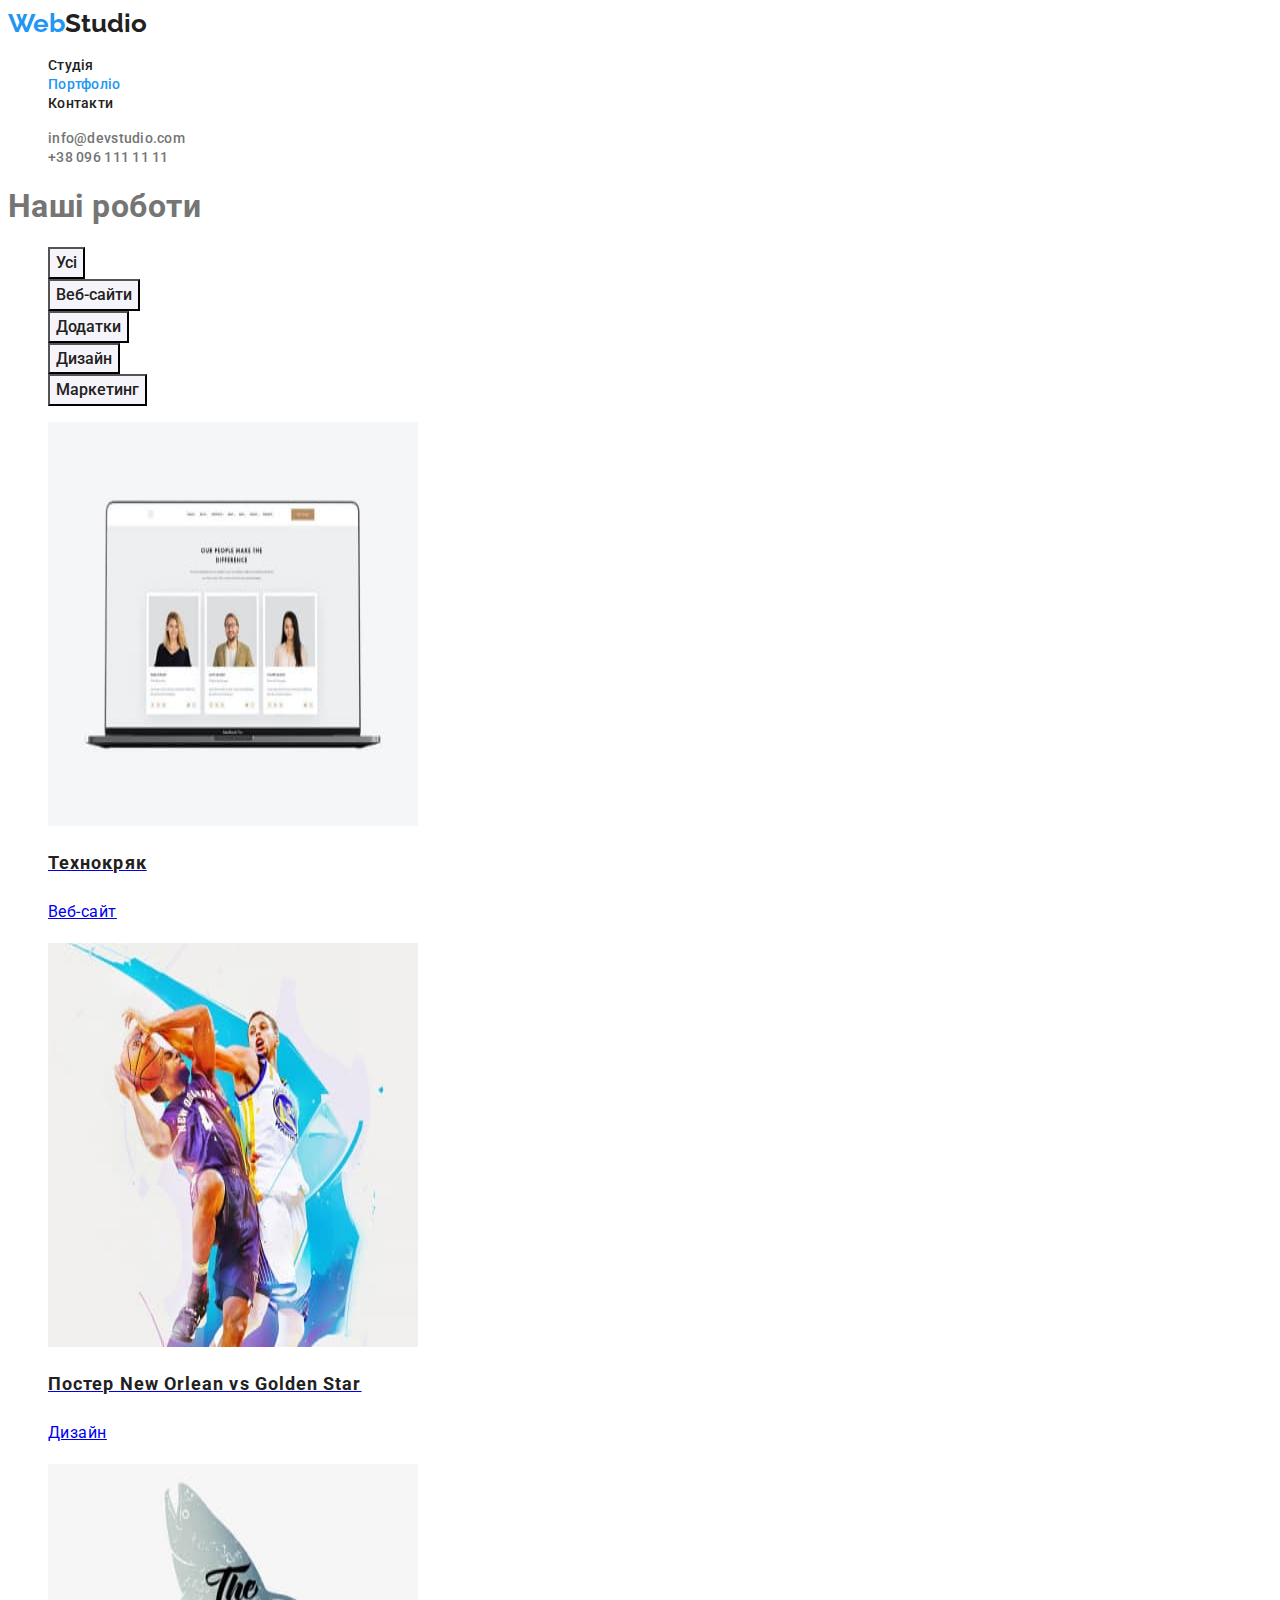
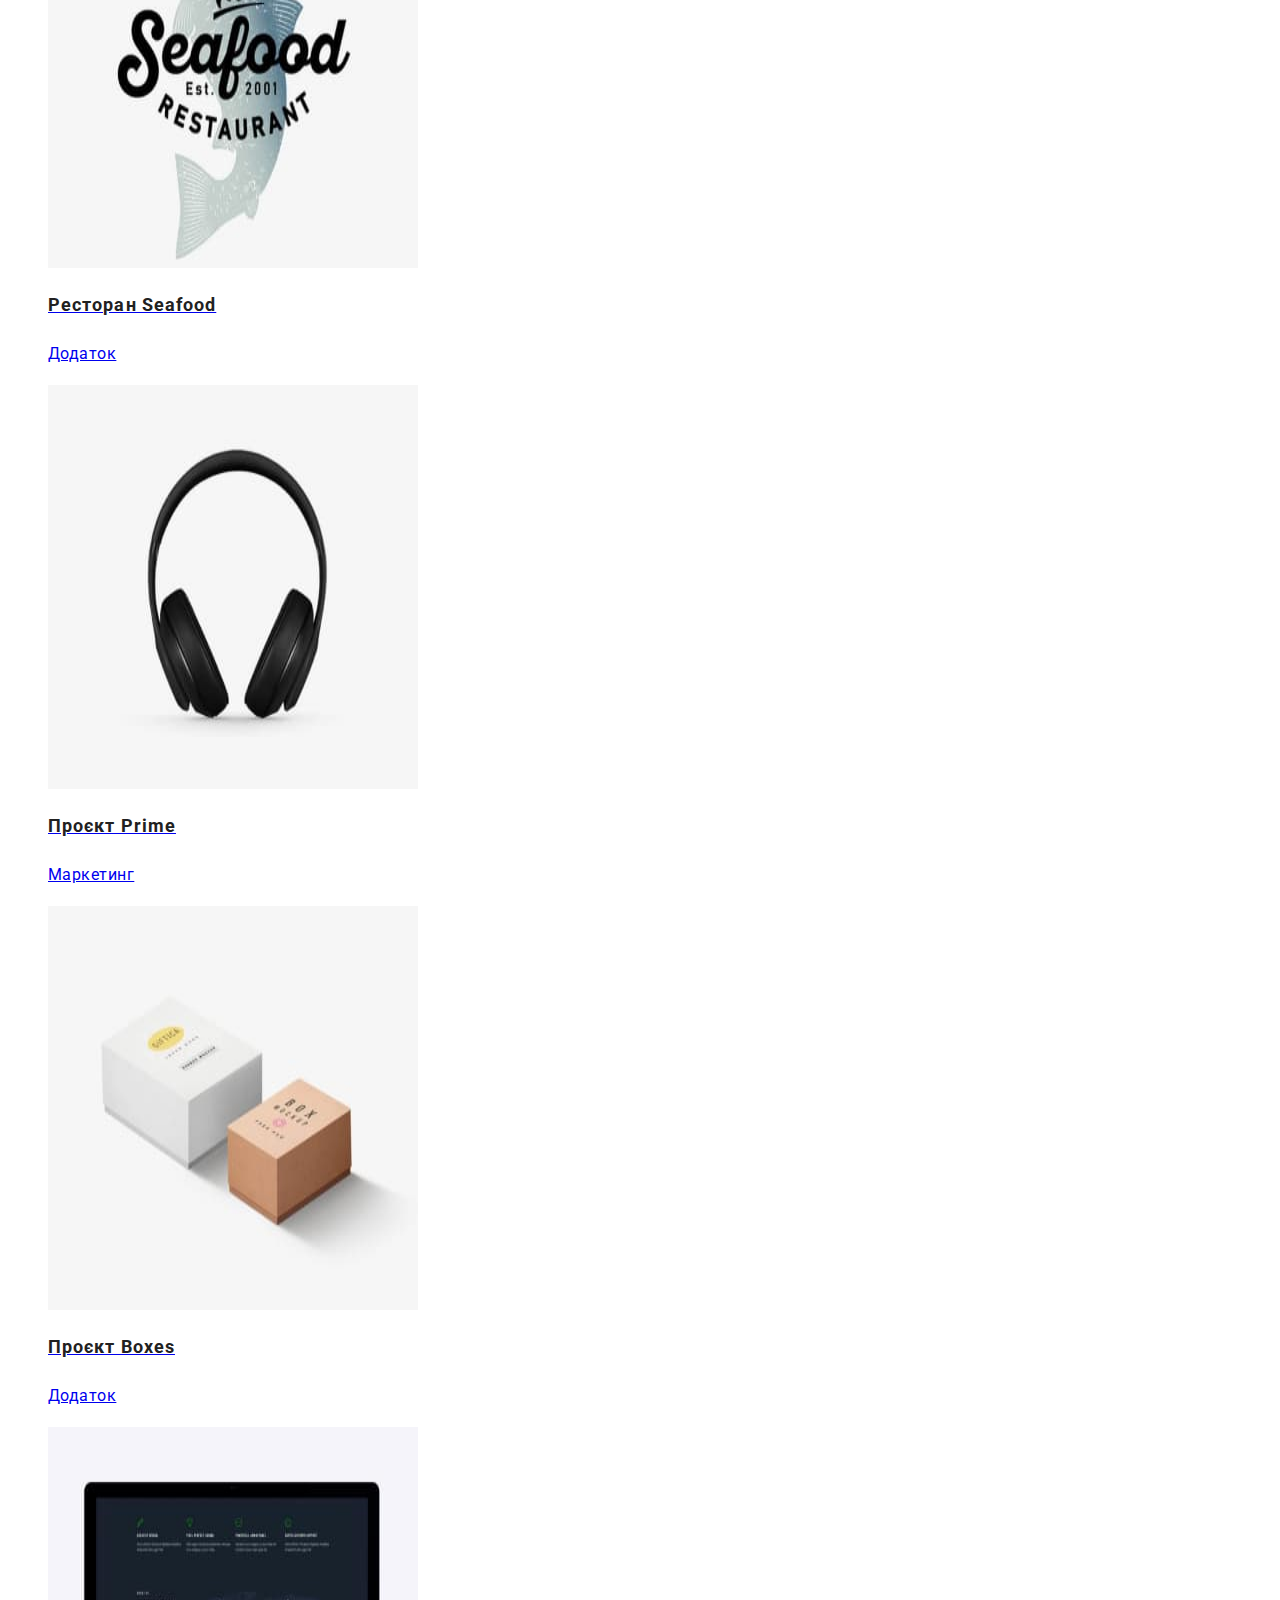
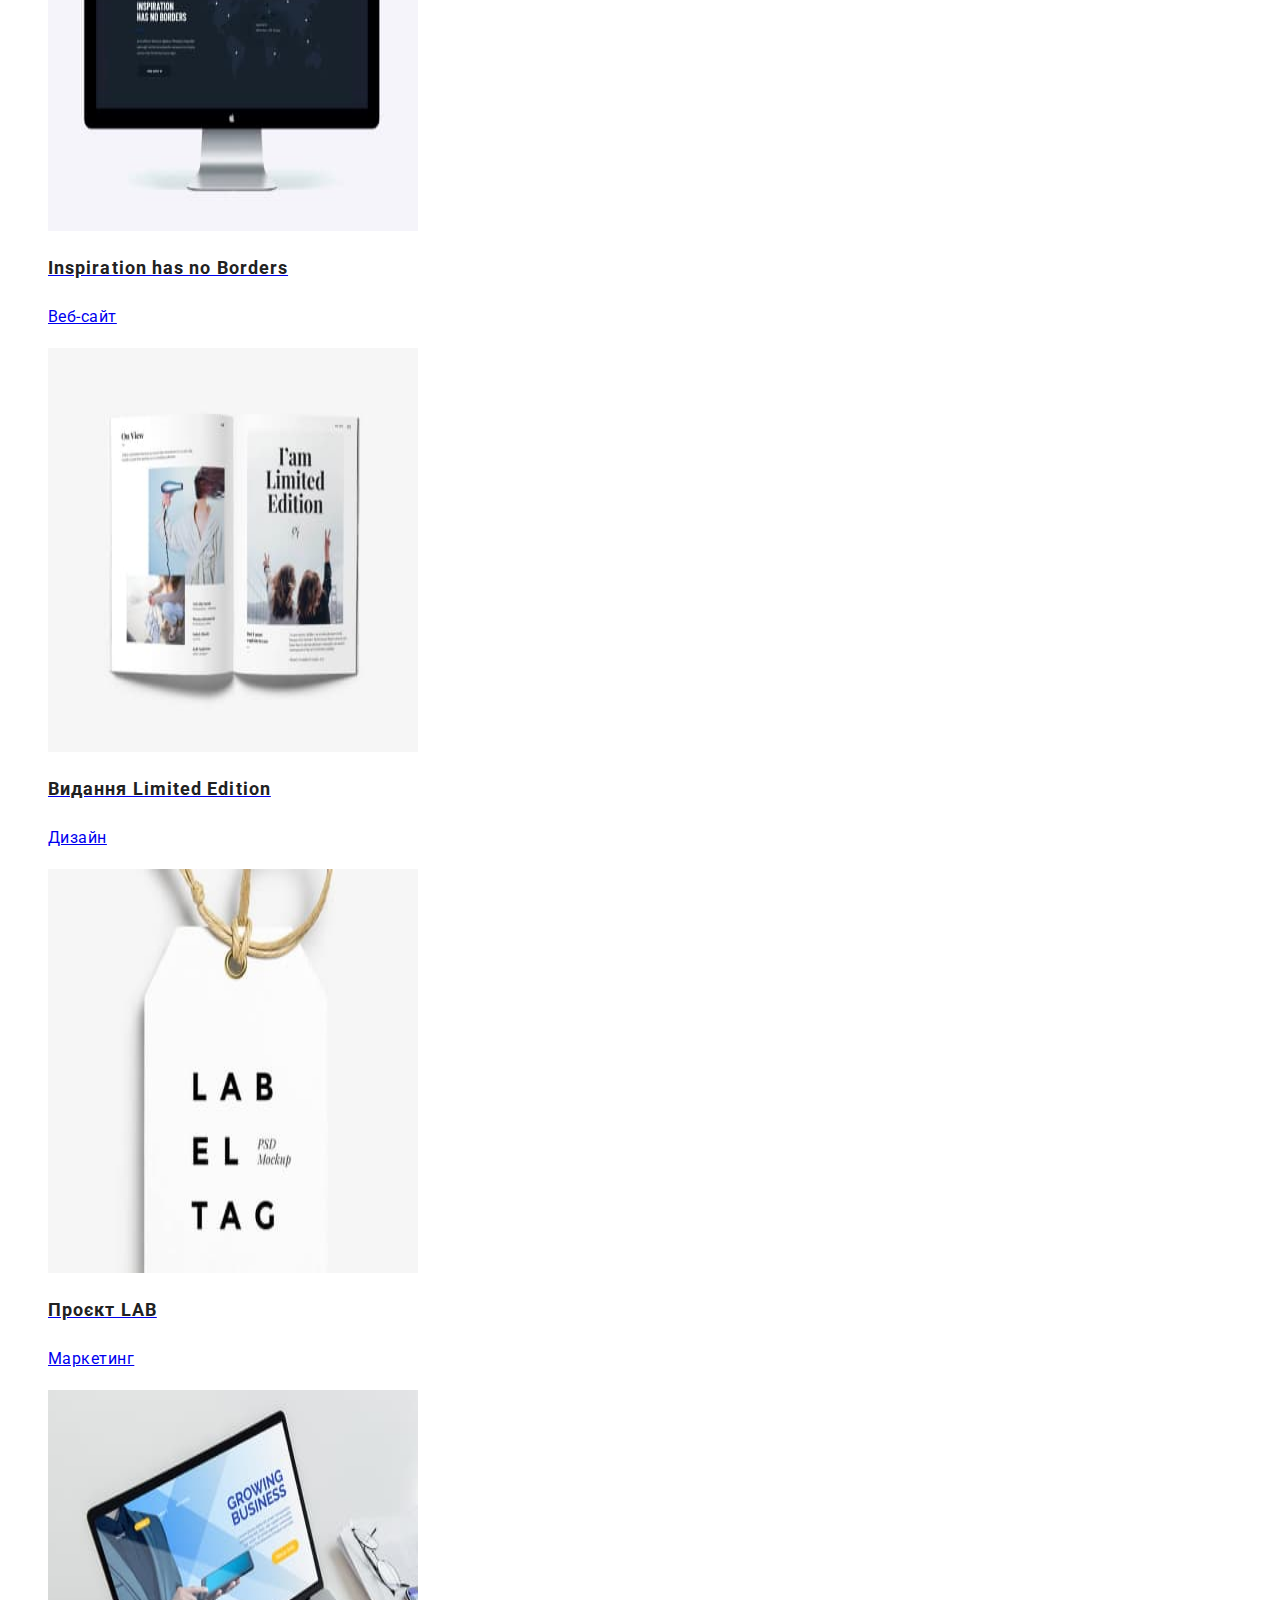
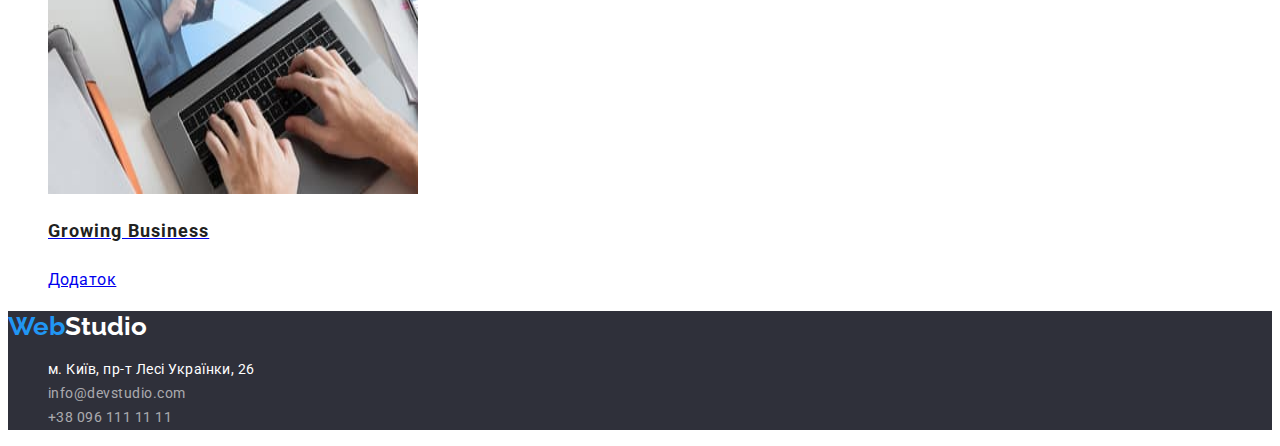
==== portfolio.html @ 31c14f35 "Begining" ====
<!DOCTYPE html>
<html lang="uk">

<head>
  <meta charset="UTF-8" />
  <meta http-equiv="X-UA-Compatible" content="IE=edge" />
  <meta name="viewport" content="width=device-width, initial-scale=1.0" />
  <title>Portfolio</title>
  <link rel="preconnect" href="https://fonts.googleapis.com">
  <link rel="preconnect" href="https://fonts.gstatic.com" crossorigin>
  <link href="https://fonts.googleapis.com/css2?family=Raleway:wght@700&family=Roboto:wght@400;500;700;900&display=swap"
    rel="stylesheet">
  <link rel="stylesheet" href="./css/styles.css">
</head>

<body>
  <header class="page-header">
    <nav>
      <a href="./index.html" class="logo-header">Web<span class="studio">Studio</span></a>

      <ul class="site-nav">
        <li><a href="./index.html" class="link">Студія</a></li>
        <li><a href="./portfolio.html" class="link current">Портфоліо</a></li>
        <li><a href="" class="link">Контакти</a></li>
      </ul>
    </nav>

    <ul class="contact-nav">
      <li><a href="mailto:info@devstudio.com" class="link-contact">info@devstudio.com</a></li>
      <li><a href="tel:+380961111111" class="link-contact">+38 096 111 11 11</a></li>
    </ul>
  </header>
  <main>

    <!--Наші роботи-->
    <section>
      <h1>Наші роботи</h1>
      <ul>
        <li><button type="button" class="button-portfolio">Усі</button></li>
        <li><button type="button" class="button-portfolio">Веб-сайти</button></li>
        <li><button type="button" class="button-portfolio">Додатки</button></li>
        <li><button type="button" class="button-portfolio">Дизайн</button></li>
        <li><button type="button" class="button-portfolio">Маркетинг</button></li>
      </ul>

      <ul>
        <li>
          <a href="#" target="_blank" rel="noopener noreferrer">
            <img src="./images/techno-2.jpg" alt="Веб-сайт Технокряк" width="370" height="404" />
            <h2 class="title-name">Технокряк</h2>
            <p class="filter">Веб-сайт</p>
          </a>
        </li>
        <li>
          <a href="#" target="_blank" rel="noopener noreferrer"><img src="./images/poster-2.jpg"
              alt="Постер Нью Орлеан проти Голден Стар" width="370" height="404" />
            <h2 class="title-name">Постер New Orlean vs Golden Star</h2>
            <p class="filter">Дизайн</p>
          </a>
        </li>
        <li>
          <a href="#" target="_blank" rel="noopener noreferrer"><img src="./images/seafood-2.jpg"
              alt="Ресторан морської їжі" width="370" height="404" />
            <h2 class="title-name">Ресторан Seafood</h2>
            <p class="filter">Додаток</p>
          </a>
        </li>
        <li>
          <a href="#" target="_blank" rel="noopener noreferrer"><img src="./images/prime-2.jpg" alt="Проєкт Прайм"
              width="370" height="404" />
            <h2 class="title-name">Проєкт Prime</h2>
            <p class="filter">Маркетинг</p>
          </a>
        </li>
        <li>
          <a href="#" target="_blank" rel="noopener noreferrer"><img src="./images/boxes-2.jpg" alt="Проєкт Коробки"
              width="370" height="404" />
            <h2 class="title-name">Проєкт Boxes</h2>
            <p class="filter">Додаток</p>
          </a>
        </li>
        <li>
          <a href="#" target="_blank" rel="noopener noreferrer"><img src="./images/inspiration_has_no_Borders-2.jpg"
              alt="Натхнення не має кордонів" width="370" height="404" />
            <h2 class="title-name">Inspiration has no Borders</h2>
            <p class="filter">Веб-сайт</p>
          </a>
        </li>
        <li>
          <a href="#" target="_blank" rel="noopener noreferrer"><img src="./images/Limited_edition-2.jpg"
              alt="Обмежене видання" width="370" height="404" />
            <h2 class="title-name">Видання Limited Edition</h2>
            <p class="filter">Дизайн</p>
          </a>
        </li>
        <li>
          <a href="#" target="_blank" rel="noopener noreferrer">
            <img src="./images/Lab-2.jpg" alt="Проєкт Лаб" width="370" height="404" />
            <h2 class="title-name">Проєкт LAB</h2>
            <p class="filter">Маркетинг</p>
          </a>
        </li>
        <li>
          <a href="#" target="_blank" rel="noopener noreferrer"><img src="./images/growing_business-2.jpg"
              alt="Зростаючий бізнес" width="370" height="404" />
            <h2 class="title-name">Growing Business</h2>
            <p class="filter">Додаток</p>
          </a>
        </li>
      </ul>
    </section>
  </main>
  <footer class="footer">
    <a href="./index.html" class="logo-footer">Web<span class="studio">Studio</span></a>
    <address>
      <ul>
        <li>
          <a href="https://www.google.com.ua/maps/place/бул.+Леси+Украинки,+26,+Киев,+02000/@50.4265807,30.5361918,17z/data=!3m1!4b1!4m5!3m4!1s0x40d4cf0e033ecbe9:0x57a4dffefec77da0!8m2!3d50.4265807!4d30.5383858?hl=ru"
            class="footer-address">м. Київ, пр-т Лесі Українки, 26</a>
        </li>
        <li><a href="mailto:info@devstudio.com" class="footer-contact">info@devstudio.com</a></li>
        <li><a href="tel:+380961111111" class="footer-contact">+38 096 111 11 11</a></li>
      </ul>

    </address>

  </footer>
</body>

</html>
---- css/styles.css ----
:root {
    --primary-text-color: #757575; 
    --title-text-color: #212121;
    --accent-color: #2196F3;
    --primary-white-color: #ffffff;
    --hero-footer-bgc: #2F303A;
    --button-portfolio: #F5F4FA;
    --contact-footer-color: rgba(255, 255, 255, 0.6);

 }
 

/* колір основного тексту color: #757575; */

/* колір додаткового тексту color: #212121; */

/* білий #FFFFFF */

/* лого #000000, #2196F3 */
/* контакт та пошта color: rgba(255, 255, 255, 0.6); */
/* background: #F5F4FA; */
 
 body {
    color: var(--primary-text-color);
    background-color: var(--primary-white-color);
    font-family: Roboto, sans-serif;
    letter-spacing: 0.03em;
    font-weight: 400;
}

ul {
    list-style: none;
}


/* logo */

.logo-header,
.logo-footer {
    color: var(--accent-color);
    font-family: Raleway, sans-serif;
    font-weight: 700;
    font-size: 26px;
    line-height: 1.19;
    text-decoration: none;
    letter-spacing: 0em;
}

.logo-header:hover,
.logo-header:focus {
    color: var(--accent-color);
}
.logo-footer:hover,
.logo-footer:focus {
    color: var(--accent-color);
}

.logo-header .studio {
    color: var(--title-text-color);
}
.logo-footer .studio {
    color: var(--primary-white-color);
}


/* site-nav */
.site-nav .link  {
    color: var(--title-text-color);
    font-weight: 500;
    font-size: 14px;
    line-height: 1.14;
    letter-spacing: 0.02em;
    text-decoration: none;
}
.site-nav .link:hover,
.site-nav .link:focus {
    color: var(--accent-color);
}
.site-nav .link.current {
    color: var(--accent-color);
}
/* contact-nav */

.contact-nav .link-contact {
    color: var(--primary-text-color);
    font-weight: 500;
    font-size: 14px;
    line-height: 1.14;
    letter-spacing: 0.02em;
    text-decoration: none;
}
.contact-nav .link-contact.current {
    color: var(--accent-color);
}

.contact-nav .link-contact:hover,
.contact-nav .link-contact:focus {
    color: var(--accent-color);
}

/* Hero */
.hero {
    background-color: var(--hero-footer-bgc);
}

.hero-title {
    color: var(--primary-white-color);
    font-weight: 900;
    font-size: 44px;
    line-height: 1.36;
    text-align: center;
    letter-spacing: 0.06em;
}
.button-hero {
    color: var(--primary-white-color);
    background-color: var(--accent-color);
    font-family: inherit;
    font-weight: 700;
    font-size: 16px;
    line-height: 1.88;
    letter-spacing: 0.06em;
    cursor: pointer;
}

/* Section */


.section-title {
    color: var(--title-text-color);
    font-weight: 700;
    font-size: 14px;
    line-height: 1.14;
}

.section .text {
    font-size: 14px;
    line-height: 1.71;
}
.section-team {
    background-color: var(--button-portfolio);
}

.title-work,
.title-team {
    color: var(--title-text-color);
    font-weight: 700;
    font-size: 36px;
    line-height: 1.17;
    text-align: center;
}

.section-team .section-title {
    font-weight: 500;
    font-size: 16px;
    line-height: 1.18;
}
.section-team .text-team,
.section-team .section-title {
font-size: 16px;
line-height: 1.18;
text-align: center;
}


/* footer */

.footer {
    background-color: var(--hero-footer-bgc)
}
.footer .footer-address {
    font-size: 14px;
    line-height: 1.71;
    color: var(--primary-white-color);
    text-decoration: none;
    font-style: normal;
}
.footer .footer-address:hover,
.footer .footer-address:focus {
    color: var(--accent-color);
}

.footer .footer-contact {
    color: var(--contact-footer-color);
    font-size: 14px;
    line-height: 1.71;
    text-decoration: none;
    font-style: normal;

}
.footer .footer-contact:hover,
.footer .footer-contact:focus {
    color: var(--accent-color);
}

/* Portfolio */

.button-portfolio {
    color: var(--title-text-color);
    background-color: var(--button-portfolio);
    font-family: inherit;
    cursor: pointer;
    font-weight: 500;
    font-size: 16px;
    line-height: 1.62;
    text-align: center;
}
.button-portfolio:hover,
.button-portfolio:focus {
    color: var(--primary-white-color);
    background-color: var(--accent-color)
}

/* title-name */

.title-name {
    color: var(--title-text-color);
    font-weight: 700;
    font-size: 18px;
    line-height: 2;
    letter-spacing: 0.06em;
}

/* filter */

.filter {
    font-size: 16px;
    line-height: 1.88;
}
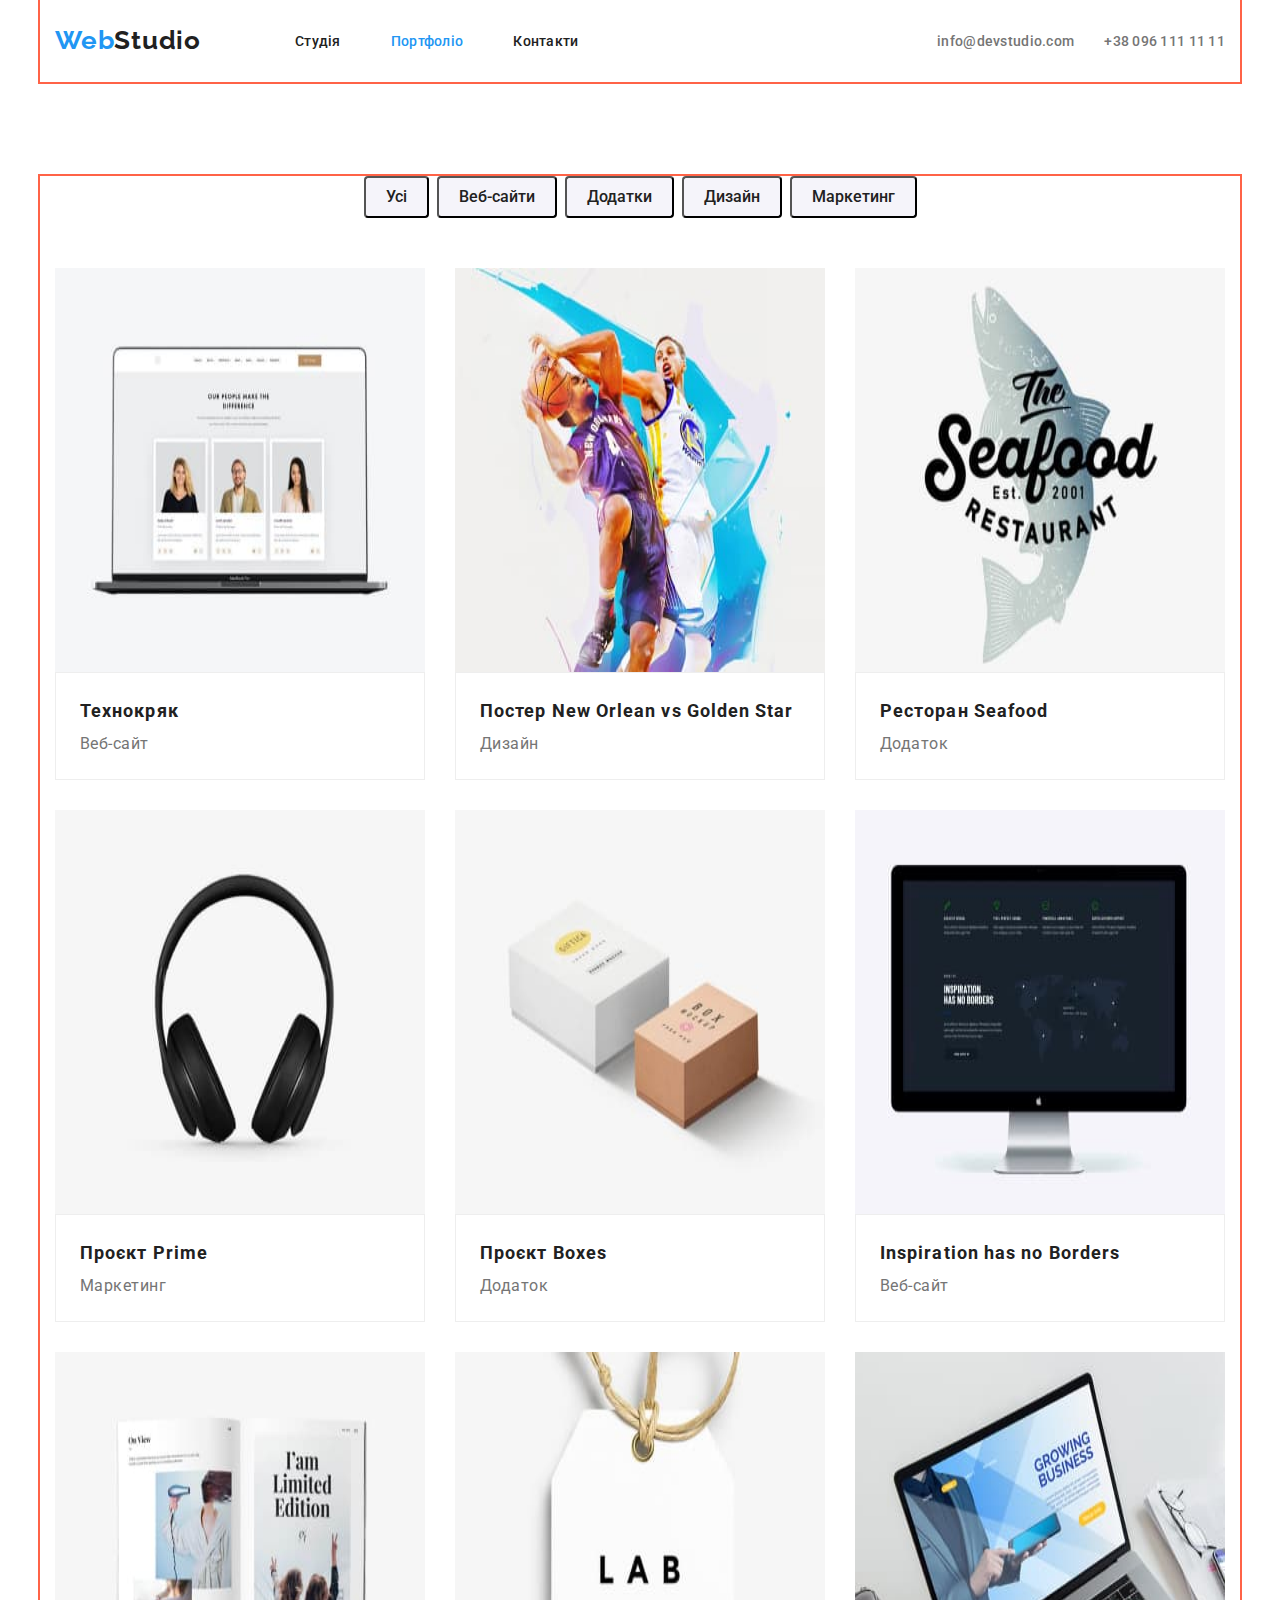
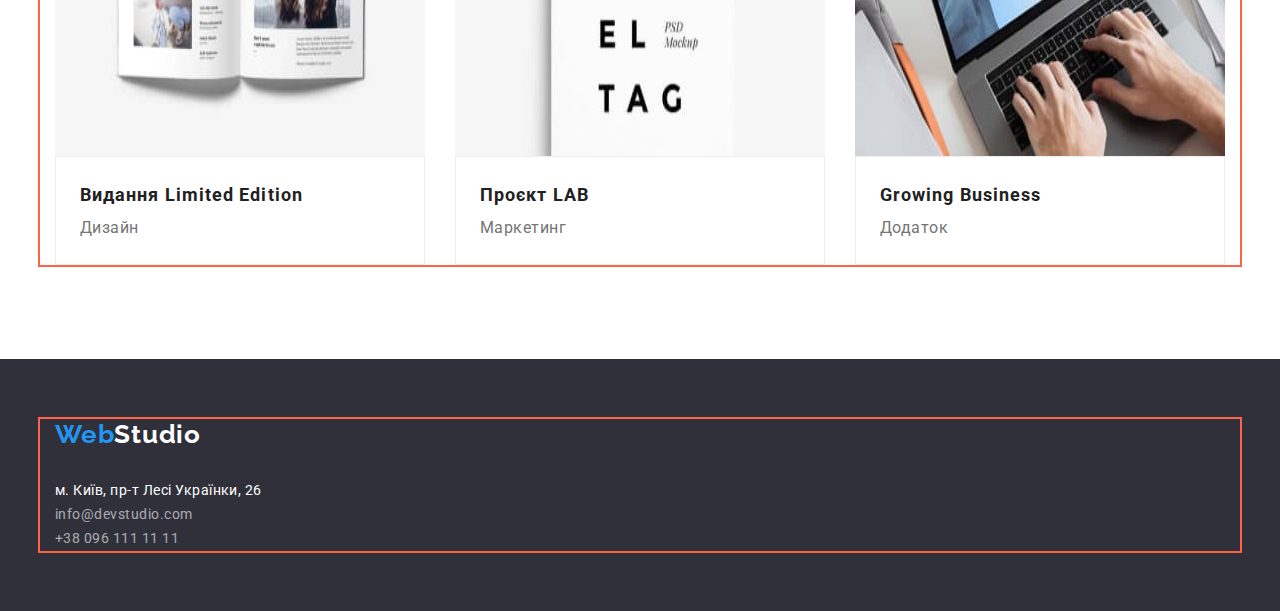
==== commit 10e15303: "Homework3" ====
--- a/portfolio.html
+++ b/portfolio.html
@@ -10,119 +10,145 @@
   <link rel="preconnect" href="https://fonts.gstatic.com" crossorigin>
   <link href="https://fonts.googleapis.com/css2?family=Raleway:wght@700&family=Roboto:wght@400;500;700;900&display=swap"
     rel="stylesheet">
+  <link rel="stylesheet" href="./css/modern-normalize.css">
   <link rel="stylesheet" href="./css/styles.css">
 </head>
 
 <body>
   <header class="page-header">
-    <nav>
-      <a href="./index.html" class="logo-header">Web<span class="studio">Studio</span></a>
+    <div class="container header-wrap">
+      <nav class="nav">
+        <a href="./index.html" class="logo-header">Web<span class="studio">Studio</span></a>
 
-      <ul class="site-nav">
-        <li><a href="./index.html" class="link">Студія</a></li>
-        <li><a href="./portfolio.html" class="link current">Портфоліо</a></li>
-        <li><a href="" class="link">Контакти</a></li>
+        <ul class="site-nav">
+          <li><a href="./index.html" class="link">Студія</a></li>
+          <li><a href="./portfolio.html" class="link current">Портфоліо</a></li>
+          <li><a href="" class="link">Контакти</a></li>
+        </ul>
+      </nav>
+
+      <ul class="contact-nav">
+        <li><a href="mailto:info@devstudio.com" class="link-contact">info@devstudio.com</a></li>
+        <li><a href="tel:+380961111111" class="link-contact tel">+38 096 111 11 11</a></li>
       </ul>
-    </nav>
-
-    <ul class="contact-nav">
-      <li><a href="mailto:info@devstudio.com" class="link-contact">info@devstudio.com</a></li>
-      <li><a href="tel:+380961111111" class="link-contact">+38 096 111 11 11</a></li>
-    </ul>
+    </div>
   </header>
   <main>
 
     <!--Наші роботи-->
-    <section>
-      <h1>Наші роботи</h1>
-      <ul>
-        <li><button type="button" class="button-portfolio">Усі</button></li>
-        <li><button type="button" class="button-portfolio">Веб-сайти</button></li>
-        <li><button type="button" class="button-portfolio">Додатки</button></li>
-        <li><button type="button" class="button-portfolio">Дизайн</button></li>
-        <li><button type="button" class="button-portfolio">Маркетинг</button></li>
-      </ul>
+    <section class="section">
+      <div class="container filter-container">
+        <h1 class="feature-title">Наші роботи</h1>
+        <ul class="filters-list">
+          <li><button type="button" class="button-portfolio">Усі</button></li>
+          <li><button type="button" class="button-portfolio">Веб-сайти</button></li>
+          <li><button type="button" class="button-portfolio">Додатки</button></li>
+          <li><button type="button" class="button-portfolio">Дизайн</button></li>
+          <li><button type="button" class="button-portfolio">Маркетинг</button></li>
+        </ul>
 
-      <ul>
-        <li>
-          <a href="#" target="_blank" rel="noopener noreferrer">
-            <img src="./images/techno-2.jpg" alt="Веб-сайт Технокряк" width="370" height="404" />
-            <h2 class="title-name">Технокряк</h2>
-            <p class="filter">Веб-сайт</p>
-          </a>
-        </li>
-        <li>
-          <a href="#" target="_blank" rel="noopener noreferrer"><img src="./images/poster-2.jpg"
-              alt="Постер Нью Орлеан проти Голден Стар" width="370" height="404" />
-            <h2 class="title-name">Постер New Orlean vs Golden Star</h2>
-            <p class="filter">Дизайн</p>
-          </a>
-        </li>
-        <li>
-          <a href="#" target="_blank" rel="noopener noreferrer"><img src="./images/seafood-2.jpg"
-              alt="Ресторан морської їжі" width="370" height="404" />
-            <h2 class="title-name">Ресторан Seafood</h2>
-            <p class="filter">Додаток</p>
-          </a>
-        </li>
-        <li>
-          <a href="#" target="_blank" rel="noopener noreferrer"><img src="./images/prime-2.jpg" alt="Проєкт Прайм"
-              width="370" height="404" />
-            <h2 class="title-name">Проєкт Prime</h2>
-            <p class="filter">Маркетинг</p>
-          </a>
-        </li>
-        <li>
-          <a href="#" target="_blank" rel="noopener noreferrer"><img src="./images/boxes-2.jpg" alt="Проєкт Коробки"
-              width="370" height="404" />
-            <h2 class="title-name">Проєкт Boxes</h2>
-            <p class="filter">Додаток</p>
-          </a>
-        </li>
-        <li>
-          <a href="#" target="_blank" rel="noopener noreferrer"><img src="./images/inspiration_has_no_Borders-2.jpg"
-              alt="Натхнення не має кордонів" width="370" height="404" />
-            <h2 class="title-name">Inspiration has no Borders</h2>
-            <p class="filter">Веб-сайт</p>
-          </a>
-        </li>
-        <li>
-          <a href="#" target="_blank" rel="noopener noreferrer"><img src="./images/Limited_edition-2.jpg"
-              alt="Обмежене видання" width="370" height="404" />
-            <h2 class="title-name">Видання Limited Edition</h2>
-            <p class="filter">Дизайн</p>
-          </a>
-        </li>
-        <li>
-          <a href="#" target="_blank" rel="noopener noreferrer">
-            <img src="./images/Lab-2.jpg" alt="Проєкт Лаб" width="370" height="404" />
-            <h2 class="title-name">Проєкт LAB</h2>
-            <p class="filter">Маркетинг</p>
-          </a>
-        </li>
-        <li>
-          <a href="#" target="_blank" rel="noopener noreferrer"><img src="./images/growing_business-2.jpg"
-              alt="Зростаючий бізнес" width="370" height="404" />
-            <h2 class="title-name">Growing Business</h2>
-            <p class="filter">Додаток</p>
-          </a>
-        </li>
-      </ul>
+        <ul class="filters-img-list">
+          <li>
+            <a class="img-link" href="#" target="_blank" rel="noopener noreferrer">
+              <img class="filter-img" src="./images/techno-2.jpg" alt="Веб-сайт Технокряк" width="370" height="404" />
+              <div class="filter-description">
+                <h2 class="title-name">Технокряк</h2>
+                <p class="filter-text">Веб-сайт</p>
+              </div>
+            </a>
+          </li>
+          <li>
+            <a class="img-link" href="#" target="_blank" rel="noopener noreferrer"><img class="filter-img"
+                src="./images/poster-2.jpg" alt="Постер Нью Орлеан проти Голден Стар" width="370" height="404" />
+              <div class="filter-description">
+                <h2 class="title-name">Постер New Orlean vs Golden Star</h2>
+                <p class="filter-text">Дизайн</p>
+              </div>
+            </a>
+          </li>
+          <li>
+            <a class="img-link" href="#" target="_blank" rel="noopener noreferrer"><img class="filter-img"
+                src="./images/seafood-2.jpg" alt="Ресторан морської їжі" width="370" height="404" />
+              <div class="filter-description">
+                <h2 class="title-name">Ресторан Seafood</h2>
+                <p class="filter-text">Додаток</p>
+              </div>
+            </a>
+          </li>
+          <li>
+            <a class="img-link" href="#" target="_blank" rel="noopener noreferrer"><img class="filter-img"
+                src="./images/prime-2.jpg" alt="Проєкт Прайм" width="370" height="404" />
+              <div class="filter-description">
+                <h2 class="title-name">Проєкт Prime</h2>
+                <p class="filter-text">Маркетинг</p>
+              </div>
+            </a>
+          </li>
+          <li>
+            <a class="img-link" href="#" target="_blank" rel="noopener noreferrer"><img class="filter-img"
+                src="./images/boxes-2.jpg" alt="Проєкт Коробки" width="370" height="404" />
+              <div class="filter-description">
+                <h2 class="title-name">Проєкт Boxes</h2>
+                <p class="filter-text">Додаток</p>
+              </div>
+            </a>
+          </li>
+          <li>
+            <a class="img-link" href="#" target="_blank" rel="noopener noreferrer"><img class="filter-img"
+                src="./images/inspiration_has_no_Borders-2.jpg" alt="Натхнення не має кордонів" width="370"
+                height="404" />
+              <div class="filter-description">
+                <h2 class="title-name">Inspiration has no Borders</h2>
+                <p class="filter-text">Веб-сайт</p>
+              </div>
+            </a>
+          </li>
+          <li>
+            <a class="img-link" href="#" target="_blank" rel="noopener noreferrer"><img class="filter-img"
+                src="./images/Limited_edition-2.jpg" alt="Обмежене видання" width="370" height="404" />
+              <div class="filter-description">
+                <h2 class="title-name">Видання Limited Edition</h2>
+                <p class="filter-text">Дизайн</p>
+              </div>
+            </a>
+          </li>
+          <li>
+            <a class="img-link" href="#" target="_blank" rel="noopener noreferrer">
+              <img class="filter-img" src="./images/Lab-2.jpg" alt="Проєкт Лаб" width="370" height="404" />
+              <div class="filter-description">
+                <h2 class="title-name">Проєкт LAB</h2>
+                <p class="filter-text">Маркетинг</p>
+              </div>
+            </a>
+          </li>
+          <li>
+            <a class="img-link" href="#" target="_blank" rel="noopener noreferrer"><img class="filter-img"
+                src="./images/growing_business-2.jpg" alt="Зростаючий бізнес" width="370" height="404" />
+              <div class="filter-description">
+                <h2 class="title-name">Growing Business</h2>
+                <p class="filter-text">Додаток</p>
+              </div>
+            </a>
+          </li>
+        </ul>
+      </div>
     </section>
   </main>
   <footer class="footer">
-    <a href="./index.html" class="logo-footer">Web<span class="studio">Studio</span></a>
-    <address>
-      <ul>
-        <li>
-          <a href="https://www.google.com.ua/maps/place/бул.+Леси+Украинки,+26,+Киев,+02000/@50.4265807,30.5361918,17z/data=!3m1!4b1!4m5!3m4!1s0x40d4cf0e033ecbe9:0x57a4dffefec77da0!8m2!3d50.4265807!4d30.5383858?hl=ru"
-            class="footer-address">м. Київ, пр-т Лесі Українки, 26</a>
-        </li>
-        <li><a href="mailto:info@devstudio.com" class="footer-contact">info@devstudio.com</a></li>
-        <li><a href="tel:+380961111111" class="footer-contact">+38 096 111 11 11</a></li>
-      </ul>
+    <div class="container footer-container"><a href="./index.html" class="logo-footer">Web<span
+          class="studio">Studio</span></a>
+      <address>
+        <ul>
+          <li>
+            <a href="https://www.google.com.ua/maps/place/бул.+Леси+Украинки,+26,+Киев,+02000/@50.4265807,30.5361918,17z/data=!3m1!4b1!4m5!3m4!1s0x40d4cf0e033ecbe9:0x57a4dffefec77da0!8m2!3d50.4265807!4d30.5383858?hl=ru"
+              target="_blank" rel="noopener noreferrer" class="footer-address">м. Київ, пр-т Лесі Українки, 26</a>
+          </li>
+          <li><a href="mailto:info@devstudio.com" class="footer-contact">info@devstudio.com</a></li>
+          <li><a href="tel:+380961111111" class="footer-contact">+38 096 111 11 11</a></li>
+        </ul>
 
-    </address>
+      </address>
+    </div>
 
   </footer>
 </body>
--- a/css/styles.css
+++ b/css/styles.css
@@ -1,14 +1,14 @@
- :root {
-    --primary-text-color: #757575; 
-    --title-text-color: #212121;
-    --accent-color: #2196F3;
-    --primary-white-color: #ffffff;
-    --hero-footer-bgc: #2F303A;
-    --button-portfolio: #F5F4FA;
-    --contact-footer-color: rgba(255, 255, 255, 0.6);
-
- }
- 
+:root {
+  --primary-text-color: #757575;
+  --title-text-color: #212121;
+  --accent-color: #2196f3;
+  --primary-white-color: #ffffff;
+  --hero-footer-bgc: #2f303a;
+  --button-portfolio: #f5f4fa;
+  --contact-footer-color: rgba(255, 255, 255, 0.6);
+  --border-header-color: #ececec;
+  --border-portfolio-color: #eeeeee;
+}
 
 /* колір основного тексту color: #757575; */
 
@@ -19,210 +19,377 @@
 /* лого #000000, #2196F3 */
 /* контакт та пошта color: rgba(255, 255, 255, 0.6); */
 /* background: #F5F4FA; */
- 
- body {
-    color: var(--primary-text-color);
-    background-color: var(--primary-white-color);
-    font-family: Roboto, sans-serif;
-    letter-spacing: 0.03em;
-    font-weight: 400;
-}
-
+
+body {
+  color: var(--primary-text-color);
+  background-color: var(--primary-white-color);
+  font-family: Roboto, sans-serif;
+  letter-spacing: 0.03em;
+  font-weight: 400;
+}
+
+h1,
+h2,
+h3,
+h4,
+h5,
+h6,
+p,
 ul {
-    list-style: none;
-}
-
+  list-style: none;
+  margin: 0;
+  padding: 0;
+}
+.container {
+  margin: 0 auto;
+  max-width: 1200px;
+  padding: 0 15px;
+  outline: 2px solid tomato;
+}
+
+.section {
+  padding-top: 94px;
+  padding-bottom: 94px;
+}
 
 /* logo */
 
+.header-wrap {
+  display: flex;
+  align-items: center;
+  border-bottom: 1px var(--border-header-color);
+}
 .logo-header,
 .logo-footer {
-    color: var(--accent-color);
-    font-family: Raleway, sans-serif;
-    font-weight: 700;
-    font-size: 26px;
-    line-height: 1.19;
-    text-decoration: none;
-    letter-spacing: 0em;
+  color: var(--accent-color);
+  font-family: Raleway, sans-serif;
+  font-weight: 700;
+  font-size: 26px;
+  line-height: 1.19;
+  text-decoration: none;
+  letter-spacing: 0.03em;
 }
 
 .logo-header:hover,
 .logo-header:focus {
-    color: var(--accent-color);
+  color: var(--accent-color);
 }
 .logo-footer:hover,
 .logo-footer:focus {
-    color: var(--accent-color);
+  color: var(--accent-color);
 }
 
 .logo-header .studio {
-    color: var(--title-text-color);
+  color: var(--title-text-color);
 }
 .logo-footer .studio {
-    color: var(--primary-white-color);
-}
-
+  color: var(--primary-white-color);
+}
+.logo-header {
+  padding: 24px 94px 25px 0;
+}
+.logo-footer {
+  margin-bottom: 30px;
+}
 
 /* site-nav */
-.site-nav .link  {
-    color: var(--title-text-color);
-    font-weight: 500;
-    font-size: 14px;
-    line-height: 1.14;
-    letter-spacing: 0.02em;
-    text-decoration: none;
+.nav {
+  display: flex;
+  align-items: center;
+}
+.header-wrap {
+  display: flex;
+  align-items: center;
+  justify-content: space-between;
+}
+.site-nav .link {
+  color: var(--title-text-color);
+  font-weight: 500;
+  font-size: 14px;
+  line-height: 1.14;
+  letter-spacing: 0.02em;
+  text-decoration: none;
 }
 .site-nav .link:hover,
 .site-nav .link:focus {
-    color: var(--accent-color);
+  color: var(--accent-color);
 }
 .site-nav .link.current {
-    color: var(--accent-color);
+  color: var(--accent-color);
+}
+.site-nav {
+  display: flex;
+  padding: 32px 0;
+}
+.link,
+.link.current {
+  padding-right: 50px;
 }
 /* contact-nav */
 
+.contact-nav {
+  display: flex;
+  align-items: flex-end;
+  gap: 30px;
+}
 .contact-nav .link-contact {
-    color: var(--primary-text-color);
-    font-weight: 500;
-    font-size: 14px;
-    line-height: 1.14;
-    letter-spacing: 0.02em;
-    text-decoration: none;
+  color: var(--primary-text-color);
+  font-weight: 500;
+  font-size: 14px;
+  line-height: 1.14;
+  letter-spacing: 0.02em;
+  text-decoration: none;
 }
 .contact-nav .link-contact.current {
-    color: var(--accent-color);
+  color: var(--accent-color);
 }
 
 .contact-nav .link-contact:hover,
 .contact-nav .link-contact:focus {
-    color: var(--accent-color);
-}
-
+  color: var(--accent-color);
+}
+.tel {
+  padding-right: 0;
+}
 /* Hero */
+
+.hero-wrap {
+  margin: 0 auto;
+}
 .hero {
-    background-color: var(--hero-footer-bgc);
+  background-color: var(--hero-footer-bgc);
+  text-align: center;
+  padding: 200px 0;
+  display: flex;
+  flex-direction: column;
+  justify-content: center;
+  align-items: center;
 }
 
 .hero-title {
-    color: var(--primary-white-color);
-    font-weight: 900;
-    font-size: 44px;
-    line-height: 1.36;
-    text-align: center;
-    letter-spacing: 0.06em;
+  color: var(--primary-white-color);
+  font-weight: 900;
+  font-size: 44px;
+  line-height: 1.36;
+  text-align: center;
+  letter-spacing: 0.06em;
+  margin-bottom: 30px;
+  text-transform: uppercase;
 }
 .button-hero {
-    color: var(--primary-white-color);
-    background-color: var(--accent-color);
-    font-family: inherit;
-    font-weight: 700;
-    font-size: 16px;
-    line-height: 1.88;
-    letter-spacing: 0.06em;
-    cursor: pointer;
+  color: var(--primary-white-color);
+  background-color: var(--accent-color);
+  font-weight: 700;
+  font-size: 16px;
+  line-height: 1.88;
+  letter-spacing: 0.06em;
+  border-radius: 4px;
+  padding: 9px 32px;
+  border: none;
 }
 
 /* Section */
 
-
+.section-wrap {
+  display: flex;
+  align-items: center;
+  justify-content: center;
+}
+.feature-list {
+  display: flex;
+  gap: 30px;
+}
+.feature-list-item {
+  padding-bottom: 0;
+  width: 270px;
+}
 .section-title {
-    color: var(--title-text-color);
-    font-weight: 700;
-    font-size: 14px;
-    line-height: 1.14;
-}
-
+  color: var(--title-text-color);
+  font-weight: 700;
+  font-size: 14px;
+  line-height: 1.14;
+  text-transform: uppercase;
+  margin-bottom: 9px;
+}
+.section-title-team {
+  color: var(--title-text-color);
+  font-weight: 700;
+  font-size: 14px;
+  line-height: 1.14;
+  text-transform: uppercase;
+  margin-bottom: 10px;
+  text-align: center;
+}
 .section .text {
-    font-size: 14px;
-    line-height: 1.71;
+  font-size: 14px;
+  line-height: 1.71;
 }
 .section-team {
-    background-color: var(--button-portfolio);
-}
-
+  background-color: var(--button-portfolio);
+}
+.section-work {
+  padding-top: 0;
+}
+.section-feature {
+  padding-bottom: 96px;
+}
 .title-work,
 .title-team {
-    color: var(--title-text-color);
-    font-weight: 700;
-    font-size: 36px;
-    line-height: 1.17;
-    text-align: center;
-}
-
+  color: var(--title-text-color);
+  font-weight: 700;
+  font-size: 36px;
+  line-height: 1.17;
+  text-align: center;
+  margin-bottom: 50px;
+}
+.work-list {
+  display: flex;
+  gap: 30px;
+}
+.team-list {
+  display: flex;
+  gap: 30px;
+}
+.container-team {
+  display: flex;
+  flex-direction: column;
+}
+.team-description {
+  background-color: var(--primary-white-color);
+  box-shadow: 0px 1px 3px rgba(0, 0, 0, 0.12), 0px 1px 1px rgba(0, 0, 0, 0.14),
+    0px 2px 1px rgba(0, 0, 0, 0.2);
+  border-radius: 0px 0px 4px 4px;
+  padding: 30px 0;
+}
+.team-img {
+  display: block;
+}
 .section-team .section-title {
-    font-weight: 500;
-    font-size: 16px;
-    line-height: 1.18;
+  font-weight: 500;
+  font-size: 16px;
+  line-height: 1.18;
 }
 .section-team .text-team,
 .section-team .section-title {
-font-size: 16px;
-line-height: 1.18;
-text-align: center;
-}
-
+  font-size: 16px;
+  line-height: 1.18;
+  text-align: center;
+}
+.feature-title {
+  position: absolute;
+  width: 1px;
+  height: 1px;
+  margin: -1px;
+  border: 0;
+  padding: 0;
+
+  white-space: nowrap;
+  clip-path: inset(100%);
+  clip: rect(0 0 0 0);
+  overflow: hidden;
+}
 
 /* footer */
 
 .footer {
-    background-color: var(--hero-footer-bgc)
+  background-color: var(--hero-footer-bgc);
+  padding: 60px 0;
+}
+.footer-container {
+  display: flex;
+  flex-direction: column;
 }
 .footer .footer-address {
-    font-size: 14px;
-    line-height: 1.71;
-    color: var(--primary-white-color);
-    text-decoration: none;
-    font-style: normal;
-}
+  font-size: 14px;
+  line-height: 1.71;
+  color: var(--primary-white-color);
+  text-decoration: none;
+  font-style: normal;
+}
+
 .footer .footer-address:hover,
 .footer .footer-address:focus {
-    color: var(--accent-color);
+  color: var(--accent-color);
 }
 
 .footer .footer-contact {
-    color: var(--contact-footer-color);
-    font-size: 14px;
-    line-height: 1.71;
-    text-decoration: none;
-    font-style: normal;
-
+  color: var(--contact-footer-color);
+  font-size: 14px;
+  line-height: 1.71;
+  text-decoration: none;
+  font-style: normal;
 }
 .footer .footer-contact:hover,
 .footer .footer-contact:focus {
-    color: var(--accent-color);
+  color: var(--accent-color);
 }
 
 /* Portfolio */
 
 .button-portfolio {
-    color: var(--title-text-color);
-    background-color: var(--button-portfolio);
-    font-family: inherit;
-    cursor: pointer;
-    font-weight: 500;
-    font-size: 16px;
-    line-height: 1.62;
-    text-align: center;
+  color: var(--title-text-color);
+  background-color: var(--button-portfolio);
+  font-family: inherit;
+  cursor: pointer;
+  font-weight: 500;
+  font-size: 16px;
+  line-height: 1.62;
+  text-align: center;
+  border-radius: 4px;
+  padding: 6px 20px;
 }
 .button-portfolio:hover,
 .button-portfolio:focus {
-    color: var(--primary-white-color);
-    background-color: var(--accent-color)
+  color: var(--primary-white-color);
+  background-color: var(--accent-color);
 }
 
 /* title-name */
 
 .title-name {
-    color: var(--title-text-color);
-    font-weight: 700;
-    font-size: 18px;
-    line-height: 2;
-    letter-spacing: 0.06em;
+  color: var(--title-text-color);
+  font-weight: 700;
+  font-size: 18px;
+  line-height: 2;
+  letter-spacing: 0.06em;
 }
 
 /* filter */
 
-.filter {
-    font-size: 16px;
-    line-height: 1.88;
-}+.filter-text {
+  font-size: 16px;
+  line-height: 1.88;
+  color: var(--primary-text-color);
+}
+
+.filters-list {
+  display: flex;
+  justify-content: center;
+  gap: 8px;
+  margin-bottom: 50px;
+}
+
+.filters-img-list {
+  display: flex;
+  flex-wrap: wrap;
+  flex-basis: content;
+  justify-content: center;
+  gap: 30px;
+}
+
+.filter-description {
+  /* background-color: var(--primary-white-color);
+  box-shadow: 0px 1px 3px rgba(0, 0, 0, 0.12), 0px 1px 1px rgba(0, 0, 0, 0.14),
+    0px 2px 1px rgba(0, 0, 0, 0.2);
+  border-radius: 0px 0px 4px 4px; */
+  padding: 20px 24px;
+  background: var(--primary-white-color);
+  border: 1px solid var(--border-portfolio-color);
+}
+.filter-img {
+  display: block;
+}
+
+.img-link {
+  text-decoration: none;
+}
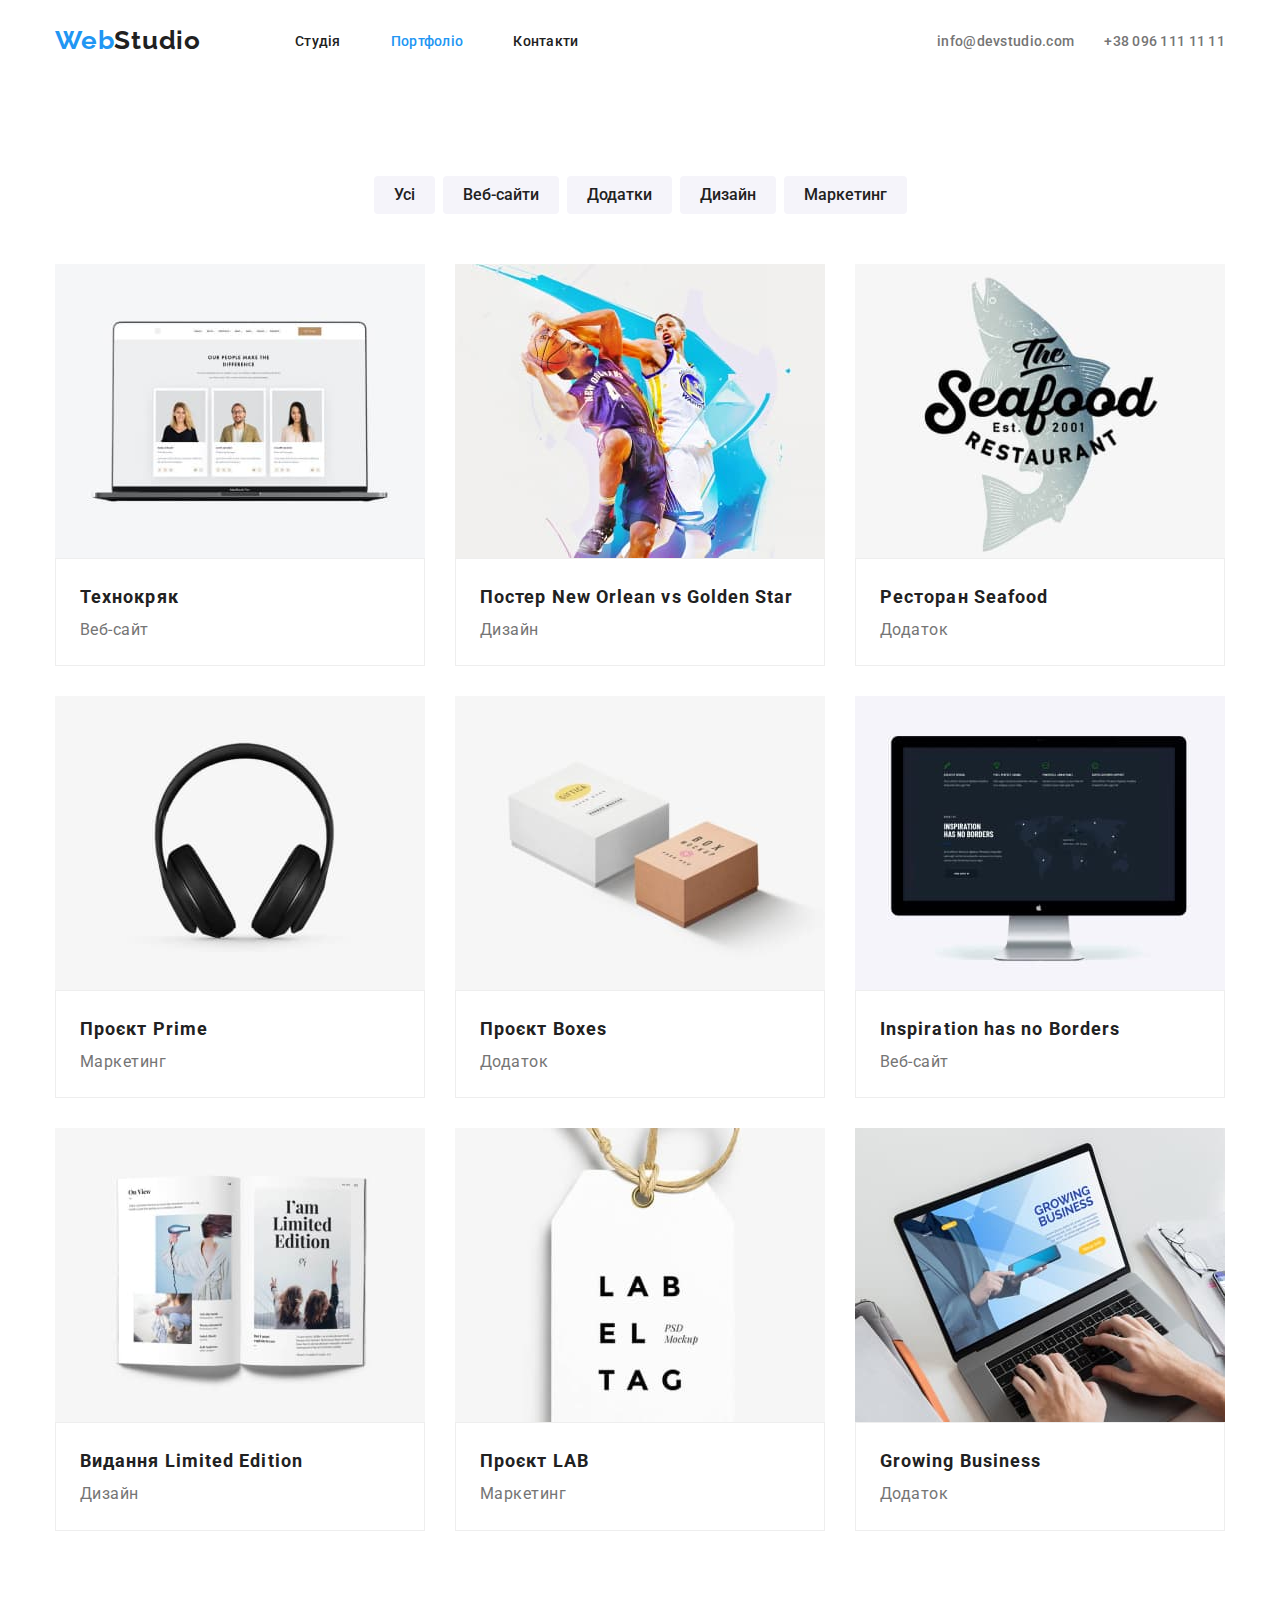
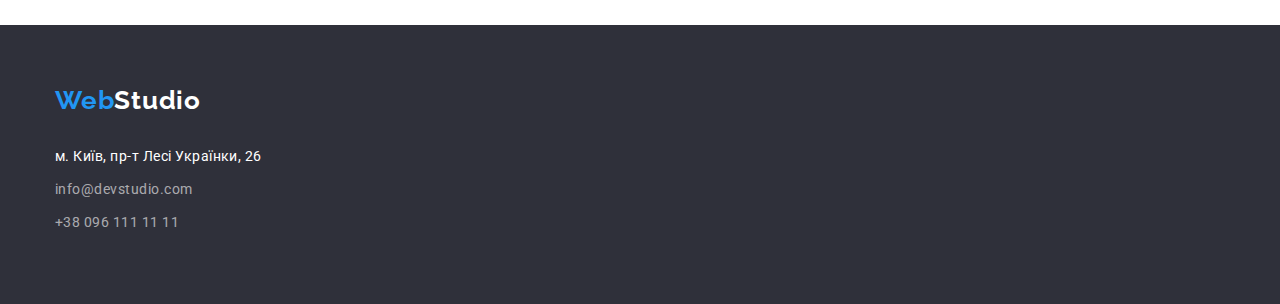
==== commit e4ae9442: "HomeWork 3 v.2.0" ====
--- a/portfolio.html
+++ b/portfolio.html
@@ -50,7 +50,7 @@
         <ul class="filters-img-list">
           <li>
             <a class="img-link" href="#" target="_blank" rel="noopener noreferrer">
-              <img class="filter-img" src="./images/techno-2.jpg" alt="Веб-сайт Технокряк" width="370" height="404" />
+              <img class="filter-img" src="./images/techno-2.jpg" alt="Веб-сайт Технокряк" width="370" />
               <div class="filter-description">
                 <h2 class="title-name">Технокряк</h2>
                 <p class="filter-text">Веб-сайт</p>
@@ -59,7 +59,7 @@
           </li>
           <li>
             <a class="img-link" href="#" target="_blank" rel="noopener noreferrer"><img class="filter-img"
-                src="./images/poster-2.jpg" alt="Постер Нью Орлеан проти Голден Стар" width="370" height="404" />
+                src="./images/poster-2.jpg" alt="Постер Нью Орлеан проти Голден Стар" width="370" />
               <div class="filter-description">
                 <h2 class="title-name">Постер New Orlean vs Golden Star</h2>
                 <p class="filter-text">Дизайн</p>
@@ -68,7 +68,7 @@
           </li>
           <li>
             <a class="img-link" href="#" target="_blank" rel="noopener noreferrer"><img class="filter-img"
-                src="./images/seafood-2.jpg" alt="Ресторан морської їжі" width="370" height="404" />
+                src="./images/seafood-2.jpg" alt="Ресторан морської їжі" width="370" />
               <div class="filter-description">
                 <h2 class="title-name">Ресторан Seafood</h2>
                 <p class="filter-text">Додаток</p>
@@ -77,7 +77,7 @@
           </li>
           <li>
             <a class="img-link" href="#" target="_blank" rel="noopener noreferrer"><img class="filter-img"
-                src="./images/prime-2.jpg" alt="Проєкт Прайм" width="370" height="404" />
+                src="./images/prime-2.jpg" alt="Проєкт Прайм" width="370" />
               <div class="filter-description">
                 <h2 class="title-name">Проєкт Prime</h2>
                 <p class="filter-text">Маркетинг</p>
@@ -86,7 +86,7 @@
           </li>
           <li>
             <a class="img-link" href="#" target="_blank" rel="noopener noreferrer"><img class="filter-img"
-                src="./images/boxes-2.jpg" alt="Проєкт Коробки" width="370" height="404" />
+                src="./images/boxes-2.jpg" alt="Проєкт Коробки" width="370" />
               <div class="filter-description">
                 <h2 class="title-name">Проєкт Boxes</h2>
                 <p class="filter-text">Додаток</p>
@@ -95,8 +95,7 @@
           </li>
           <li>
             <a class="img-link" href="#" target="_blank" rel="noopener noreferrer"><img class="filter-img"
-                src="./images/inspiration_has_no_Borders-2.jpg" alt="Натхнення не має кордонів" width="370"
-                height="404" />
+                src="./images/inspiration_has_no_Borders-2.jpg" alt="Натхнення не має кордонів" width="370" />
               <div class="filter-description">
                 <h2 class="title-name">Inspiration has no Borders</h2>
                 <p class="filter-text">Веб-сайт</p>
@@ -105,7 +104,7 @@
           </li>
           <li>
             <a class="img-link" href="#" target="_blank" rel="noopener noreferrer"><img class="filter-img"
-                src="./images/Limited_edition-2.jpg" alt="Обмежене видання" width="370" height="404" />
+                src="./images/Limited_edition-2.jpg" alt="Обмежене видання" width="370" />
               <div class="filter-description">
                 <h2 class="title-name">Видання Limited Edition</h2>
                 <p class="filter-text">Дизайн</p>
@@ -114,7 +113,7 @@
           </li>
           <li>
             <a class="img-link" href="#" target="_blank" rel="noopener noreferrer">
-              <img class="filter-img" src="./images/Lab-2.jpg" alt="Проєкт Лаб" width="370" height="404" />
+              <img class="filter-img" src="./images/Lab-2.jpg" alt="Проєкт Лаб" width="370" />
               <div class="filter-description">
                 <h2 class="title-name">Проєкт LAB</h2>
                 <p class="filter-text">Маркетинг</p>
@@ -123,7 +122,7 @@
           </li>
           <li>
             <a class="img-link" href="#" target="_blank" rel="noopener noreferrer"><img class="filter-img"
-                src="./images/growing_business-2.jpg" alt="Зростаючий бізнес" width="370" height="404" />
+                src="./images/growing_business-2.jpg" alt="Зростаючий бізнес" width="370" />
               <div class="filter-description">
                 <h2 class="title-name">Growing Business</h2>
                 <p class="filter-text">Додаток</p>
@@ -139,12 +138,12 @@
           class="studio">Studio</span></a>
       <address>
         <ul>
-          <li>
+          <li class="footer-list">
             <a href="https://www.google.com.ua/maps/place/бул.+Леси+Украинки,+26,+Киев,+02000/@50.4265807,30.5361918,17z/data=!3m1!4b1!4m5!3m4!1s0x40d4cf0e033ecbe9:0x57a4dffefec77da0!8m2!3d50.4265807!4d30.5383858?hl=ru"
               target="_blank" rel="noopener noreferrer" class="footer-address">м. Київ, пр-т Лесі Українки, 26</a>
           </li>
-          <li><a href="mailto:info@devstudio.com" class="footer-contact">info@devstudio.com</a></li>
-          <li><a href="tel:+380961111111" class="footer-contact">+38 096 111 11 11</a></li>
+          <li class="footer-list"><a href="mailto:info@devstudio.com" class="footer-contact">info@devstudio.com</a></li>
+          <li class="footer-list"><a href="tel:+380961111111" class="footer-contact">+38 096 111 11 11</a></li>
         </ul>
 
       </address>
--- a/css/styles.css
+++ b/css/styles.css
@@ -44,9 +44,10 @@
   margin: 0 auto;
   max-width: 1200px;
   padding: 0 15px;
-  outline: 2px solid tomato;
-}
-
+}
+button {
+  cursor: pointer;
+}
 .section {
   padding-top: 94px;
   padding-bottom: 94px;
@@ -57,7 +58,6 @@
 .header-wrap {
   display: flex;
   align-items: center;
-  border-bottom: 1px var(--border-header-color);
 }
 .logo-header,
 .logo-footer {
@@ -93,6 +93,9 @@
 }
 
 /* site-nav */
+.page-header {
+  border-bottom: 1px var(--border-header-color);
+}
 .nav {
   display: flex;
   align-items: center;
@@ -311,6 +314,9 @@
 .footer .footer-address:focus {
   color: var(--accent-color);
 }
+.footer-list {
+  margin-bottom: 9px;
+}
 
 .footer .footer-contact {
   color: var(--contact-footer-color);
@@ -337,6 +343,7 @@
   text-align: center;
   border-radius: 4px;
   padding: 6px 20px;
+  border: 0;
 }
 .button-portfolio:hover,
 .button-portfolio:focus {
@@ -378,10 +385,6 @@
 }
 
 .filter-description {
-  /* background-color: var(--primary-white-color);
-  box-shadow: 0px 1px 3px rgba(0, 0, 0, 0.12), 0px 1px 1px rgba(0, 0, 0, 0.14),
-    0px 2px 1px rgba(0, 0, 0, 0.2);
-  border-radius: 0px 0px 4px 4px; */
   padding: 20px 24px;
   background: var(--primary-white-color);
   border: 1px solid var(--border-portfolio-color);
